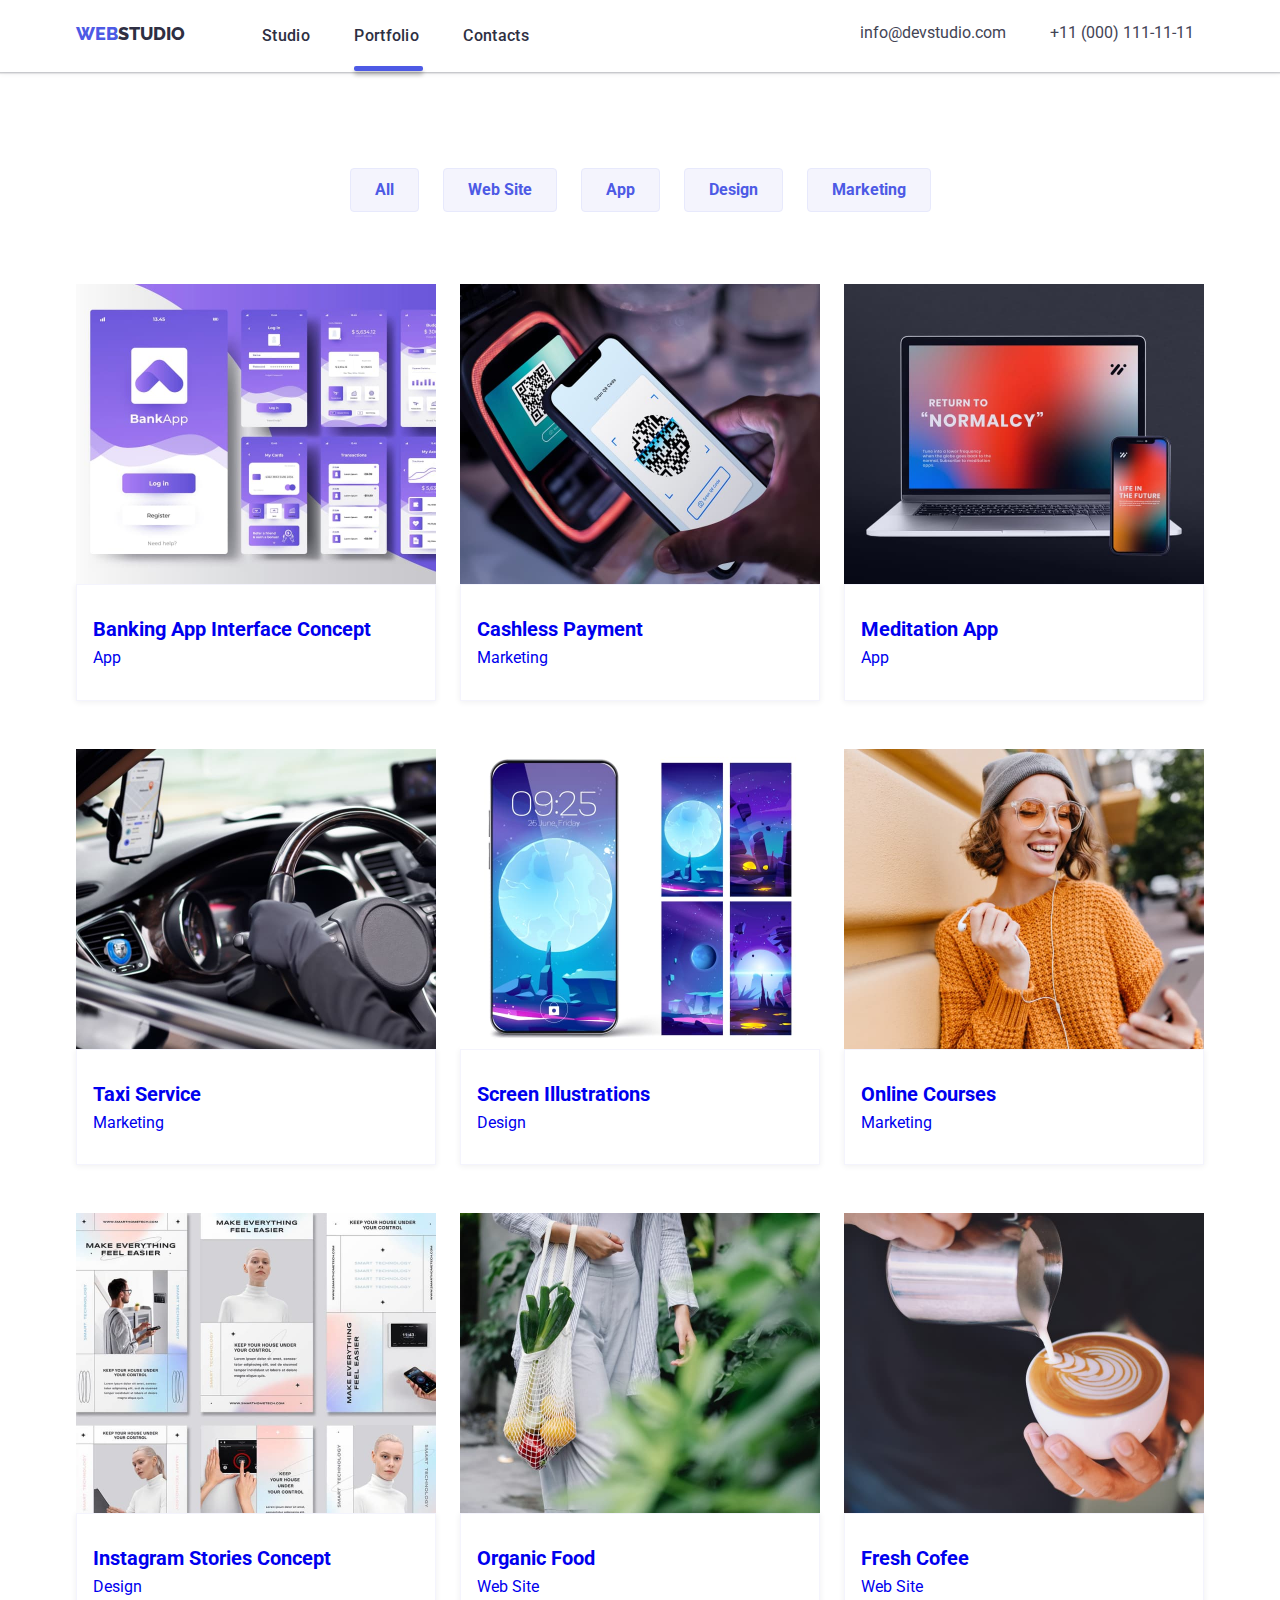
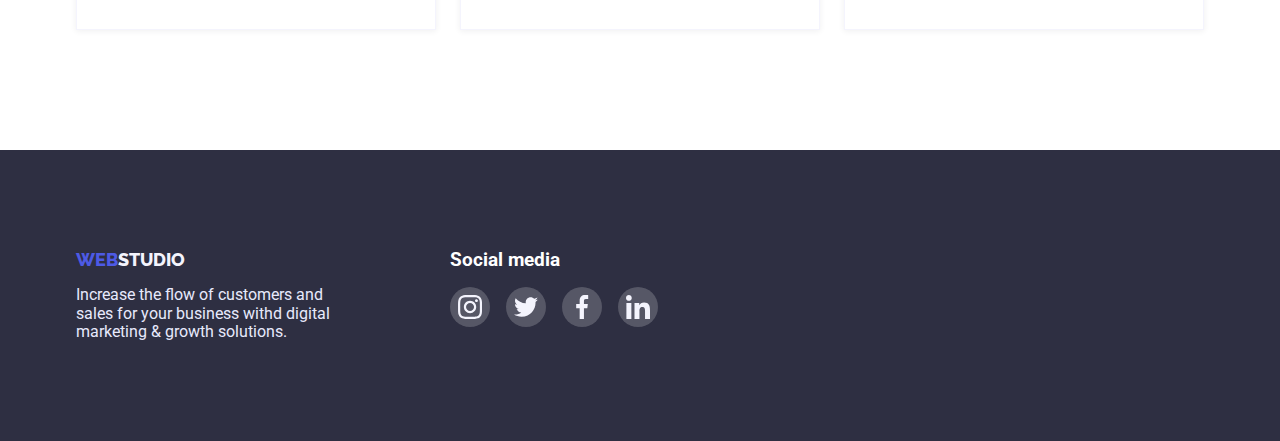
==== portfolio.html @ 7b6ac8a6 "make first come it" ====
<!DOCTYPE html>
<html lang="en">

<head>
    <meta charset="UTF-8">
    <meta http-equiv="X-UA-Compatible" content="IE=edge">
    <meta name="viewport" content="width=device-width, initial-scale=1.0">
    <title>Document</title>
    <link
        href="https://fonts.googleapis.com/css2?family=Raleway:wght@700&family=Roboto:wght@400;500;700;900&display=swap"
        rel="stylesheet">
    <link rel="stylesheet" href="./css/style.css">
    <link rel="stylesheet" href="/css/modern-normalize.css">
</head>

<body class="body">
    <!--Шапка-->
    <header class="header">
        <div class="container-header">
            <nav>
                <a href="./index.html" class="link-to-logo container-header-logo">WEB<span
                        class="second-logo-top">STUDIO</span></a>
                <ul class="link-to-list">
                    <li class="container-header_item"><a href="./index.html" class="link-to">
                            Studio
                        </a></li>
                    <li class="container-header_item"><a href="./portfolio.html" class="link-to current">
                            Portfolio
                        </a></li>
                    <li class="container-header_item"><a href="#" class="link-to">
                            Contacts
                        </a></li>
                </ul>
            </nav>
            <ul class="container-header-boss">
                <li class="container-header_contacts"><a href="mailto:info@devstudio.com" class="contacts">
                        info@devstudio.com </a></li>
                <li class="container-header_contacts"><a href="tel:+110001111111" class="contacts"> +11 (000) 111-11-11
                    </a>
                </li>
            </ul>
        </div>
    </header>
    <main>
        <section class="section-portfolio">
            <div class="container">
                <h1 hidden>Advanteges</h1>
                <div class="buttons-container">
                    <ul class="button-boss">
                        <li class="porfolio-btn"><button type=button class="interactive">All</button></li>
                        <li class="porfolio-btn"><button type=button class="interactive">Web Site</button></li>
                        <li class="porfolio-btn"><button type=button class="interactive">App</button></li>
                        <li class="porfolio-btn"><button type=button class="interactive">Design</button></li>
                        <li class="porfolio-btn"><button type=button class="interactive">Marketing</button></li>
                    </ul>
                </div>
                <ul class="our-products">
                    <li class="product">
                        <a href="#" class="card-link">
                            <div class="card">
                                <img src="./images/portfolio1.jpg" alt="Банківський додаток" width="360" height="300"
                                    class="products-image">
                                <p class="card-text">14 Stylish and User-Friendly App Design Concepts · Task Manager App
                                    ·
                                    Calorie Tracker App · Exotic Fruit Ecommerce App ·
                                    Cloud Storage App</p>
                            </div>
                            <div class="description-container">
                                <h2 class="direction">Banking App Interface Concept</h2>
                                <p class="description">App</p>
                            </div>
                        </a>
                    </li>
                    <li class="product">
                        <a href="#" class="card-link">
                            <div class="card">
                                <img src="./images/portfolio2.jpg" alt="QR-код" width="360" height="300"
                                    class="products-image">
                                <p class="card-text">14 Stylish and User-Friendly App Design Concepts · Task Manager App
                                    ·
                                    Calorie Tracker App · Exotic Fruit Ecommerce App ·
                                    Cloud Storage App</p>
                            </div>
                            <div class="description-container">
                                <h2 class="direction">Cashless Payment</h2>
                                <p class="description">Marketing</p>
                            </div>
                        </a>
                    </li>
                    <li class="product">
                        <a href="#" class="card-link">
                            <div class="card">
                                <img src="./images/portfolio3.jpg" alt="Додаток та сайт" width="360" height="300"
                                    class="products-image">
                                <p class="card-text">14 Stylish and User-Friendly App Design Concepts · Task Manager App
                                    ·
                                    Calorie Tracker App · Exotic Fruit Ecommerce App ·
                                    Cloud Storage App</p>
                            </div>
                            <div class="description-container">
                                <h2 class="direction">Meditation App</h2>
                                <p class="description">App</p>
                            </div>
                        </a>
                    </li>
                    <li class="product">
                        <a href="#" class="card-link">
                            <div class="card">
                                <img src="./images/portfolio4.jpg" alt="Додаток для таксі" width="360" height="300"
                                    class="products-image">
                                <p class="card-text">14 Stylish and User-Friendly App Design Concepts · Task Manager App
                                    ·
                                    Calorie Tracker App · Exotic Fruit Ecommerce App ·
                                    Cloud Storage App</p>
                            </div>
                            <div class="description-container">
                                <h3 class="direction">Taxi Service</h3>
                                <p class="description">Marketing</p>
                            </div>
                        </a>
                    </li>
                    <li class="product">
                        <a href="#" class="card-link">
                            <div class="card">
                                <img src="./images/portfolio5.jpg" alt="Скрін" width="360" height="300"
                                    class="products-image">
                                <p class="card-text">14 Stylish and User-Friendly App Design Concepts · Task Manager App
                                    ·
                                    Calorie Tracker App · Exotic Fruit Ecommerce App ·
                                    Cloud Storage App</p>
                            </div>
                            <div class="description-container">
                                <h3 class="direction">Screen Illustrations</h3>
                                <p class="description">Design</p>
                            </div>
                        </a>
                    </li>
                    <li class="product">
                        <a href="#" class="card-link">
                            <div class="card">
                                <img src="./images/portfolio6.jpg" alt="Курси онлайн" width="360" height="300"
                                    class="products-image">
                                <p class="card-text">14 Stylish and User-Friendly App Design Concepts · Task Manager App
                                    ·
                                    Calorie Tracker App · Exotic Fruit Ecommerce App ·
                                    Cloud Storage App</p>
                            </div>
                            <div class="description-container">
                                <h3 class="direction">Online Courses</h3>
                                <p class="description">Marketing</p>
                            </div>
                        </a>
                    </li>
                    <li class="product">
                        <a href="#" class="card-link">
                            <div class="card">
                                <img src="./images/portfolio7.jpg" alt="Інстаграм" width="360" height="300"
                                    class="products-image">
                                <p class="card-text">14 Stylish and User-Friendly App Design Concepts · Task Manager App
                                    ·
                                    Calorie Tracker App · Exotic Fruit Ecommerce App ·
                                    Cloud Storage App</p>
                            </div>
                            <div class="description-container">
                                <h3 class="direction">Instagram Stories Concept</h3>
                                <p class="description">Design</p>
                            </div>
                        </a>
                    </li>
                    <li class="product">
                        <a href="#" class="card-link">
                            <div class="card">
                                <img src="./images/portfolio8.jpg" alt="Органічна їжа" width="360" height="300"
                                    class="products-image">
                                <p class="card-text">14 Stylish and User-Friendly App Design Concepts · Task Manager App
                                    ·
                                    Calorie Tracker App · Exotic Fruit Ecommerce App ·
                                    Cloud Storage App</p>
                            </div>
                            <div class="description-container">
                                <h2 class="direction">Organic Food</h2>
                                <p class="description">Web Site</p>
                            </div>
                        </a>
                    </li>
                    <li class="product">
                        <a href="#" class="card-link">
                            <div class="card">
                                <img src="./images/portfolio9.jpg" alt="Кава" width="360" height="300"
                                    class="products-image">
                                <p class="card-text">14 Stylish and User-Friendly App Design Concepts · Task Manager App
                                    ·
                                    Calorie Tracker App · Exotic Fruit Ecommerce App ·
                                    Cloud Storage App</p>
                            </div>
                            <div class="description-container">
                                <h2 class="direction">Fresh Cofee</h2>
                                <p class="description">Web Site</p>
                            </div>
                        </a>
                    </li>
                </ul>
            </div>
        </section>
    </main>
    <footer class="footer">
        <div class="foot-ctnr">
            <div class="container-footer">
                <a href="./index.html" class="link-to-logo">WEB<span class="secondlogo">STUDIO</span></a>
                <p class="footer-text"> Increase the flow of customers and<br>sales for your business withd
                    digital<br>marketing
                    & growth
                    solutions.</p>
            </div>
            <div class="footer-social-media">
                <h3 class="sm-text">Social media</h3>
                <ul class="sm-list">
                    <li class="sm-item">
                        <a href="#" class="sm-item">
                            <svg width="24" height="24" class="sm-svg">
                                <use href="./icons.svg/symbol-defs.svg#icon-instagram"></use>
                            </svg>
                        </a>
                    </li>
                    <li class="sm-item">
                        <a href="#" class="sm-item">
                            <svg width="24" height="24" class="sm-svg">
                                <use href="./icons.svg/symbol-defs.svg#icon-twitter"></use>
                            </svg>
                        </a>
                    </li>
                    <li class="sm-item">
                        <a href="#" class="sm-item">
                            <svg width="24" height="24" class="sm-svg">
                                <use href="./icons.svg/symbol-defs.svg#icon-facebook"></use>
                            </svg>
                        </a>
                    </li>
                    <li class="sm-item">
                        <a href="#" class="sm-item">
                            <svg width="24" height="24" class="sm-svg">
                                <use href="./icons.svg/symbol-defs.svg#icon-linkedin"></use>
                            </svg>
                        </a>
                    </li>
                </ul>
            </div>
        </div>
    </footer>
</body>

</html>
---- css/style.css ----
*{
    padding: 0;
    margin: 0;
    box-sizing: border-box;
}
:root {
    --brand-color: #2E2F42;
    --background-color: #FFFFFF;
    --button-color: #4D5AE5;
    --hover-color: #434455;
    --white: #F4F4FD;
    --text-color: #E7E9FC;
    --svg-background: #31D0AA;
}
.body {
    font-family: 'Roboto', sans-serif;
    background-color: var(--background-color);
    color: var(--brand-color);
}
nav {
    font-weight: 700;
    font-size: 16px;
    display: flex;
}
.top-color {
    width: 1440px;
    margin: 0 auto;
    background-image: linear-gradient(to right,
            rgba(46, 47, 66, 0.7),
            rgba(46, 47, 66, 0.7)), url("../images/people-office.jpg");
    background-color: var(--brand-color);
    background-size:cover; 
    padding-top: 192px;
    padding-bottom: 192px;
}
.container-top-color {
    width: 492px;
    justify-content: center;
    margin-left: auto;
    margin-right: auto;
}
.text {
    color: var(--background-color);
    text-align: center;
    font-weight: 700;
    font-size: 56px;
    padding: 0%;
}
.backdrop {
    position: fixed;
    left: 0;
    top: 0;
    width: 100%;
    height: 100%;
    background-color: rgba(46, 47, 66, 0.4);
    transition: transform 250ms cubic-bezier(0.4, 0, 0.2, 1), opacity 250ms;
}
.close-bt-father {
    position: absolute;
        left: 90%;
        top: 5%;
        width: 24px;
        height: 24px;
        border-radius: 100%;
        background-color: var(--text-color);
        border: 1px solid rgba(0, 0, 0, 0.1);
}
.close-bt-father:hover,
.close-bt-father:focus {
    background-color: var(--text-color);
    box-shadow: 0px 1px 6px rgba(46, 47, 66, 0.08), 0px 1px 1px rgba(46, 47, 66, 0.16), 0px 2px 1px rgba(46, 47, 66, 0.08);
    border-radius: 100%;
}
.close-bt {
    position: absolute;
    left: 50%;
    top: 50%;
    transform: translate(-50%, -50%);
    width: 8px;
    height: 8px;
}
.backdrop.is-hidden {
    opacity: 0;
    pointer-events: none;
}
.secondlogo {
    color: var(--white);
    font-family: 'Raleway';
    font-weight: 800;
    font-size: 18px;
}
.second-logo-top {
    color: var(--brand-color);
    font-weight: 800;
    font-size: 18px;
    font-family: 'Raleway';
}
.modal {
    position: absolute;
    top: 50%;
    left: 50%;
    transform: translate(-50%, -50%);
    width: 408px;
    height: 576px;
    background-color: #FCFCFC;
    box-shadow: 0px 1px 1px rgba(0, 0, 0, 0.14), 0px 1px 3px rgba(0, 0, 0, 0.12), 0px 2px 1px rgba(0, 0, 0, 0.2);
    border-radius: 4px;
    transition: transform 250ms cubic-bezier(0.4, 0, 0.2, 1);
}
.first-button {
    display: block;
    background-color: var(--button-color);
    color: var(--background-color);
    cursor: pointer;
    font-weight: 700;
    font-size: 16px;
    font-family: inherit;
    box-shadow: 0px 4px 4px rgba(0, 0, 0, 0.15);
    border-radius: 4px;
    margin-top: 48px;
    padding: 16px 32px;
    border: 0;
    margin-left: auto;
    margin-right: auto;
    transition: background-color 250ms cubic-bezier(0.4, 0, 0.2, 1), color 250ms cubic-bezier(0.4, 0, 0.2, 1), box-shadow 250ms cubic-bezier(0.4, 0, 0.2, 1);
}
.first-button:focus,
.first-button:hover {
    background-color: #404BBF;
    box-shadow: 0px 4px 4px rgba(0, 0, 0, 0.15);
    border-radius: 4px;
    color: var(--background-color);
}

a {
    text-decoration: none;
}
ul {
    list-style: none;
}
.header {
box-shadow: 0px 2px 1px rgba(46, 47, 66, 0.08), 0px 1px 1px rgba(46, 47, 66, 0.16), 0px 1px 6px rgba(46, 47, 66, 0.08);
}
.button-boss { 
    justify-content: center;
    margin-bottom: 72px;
}
.interactive:focus,
.interactive:hover {
    background-color: var(--button-color);
    color: var(--background-color);
}
.interactive {
    background-color: var(--white);
    color: var(--button-color);
    cursor: pointer;
    font-weight: 700;
    font-size: 16px;
    border: 1px solid var(--text-color);
    padding: 12px 24px;
    border-radius: 4px;
    transition: background-color 250ms cubic-bezier(0.4, 0, 0.2, 1), color 250ms cubic-bezier(0.4, 0, 0.2, 1), box-shadow 250ms cubic-bezier(0.4, 0, 0.2, 1);
}
.porfolio-btn:not(:last-child) {
    margin-right: 24px;
}
.section-portfolio {
    padding-top: 96px;
    padding-bottom: 120px;
}
.container {
    padding-left: 15px;
    padding-right: 15px;
    margin-left: auto;
    margin-right: auto;
    width: 1158px;
}
.our-products {
    display: flex;
    flex-wrap: wrap;
    column-gap: 24px;
    row-gap: 48px;
}
.card {
    display: block;
    position: relative;
    overflow: hidden;
}
.products-image {
    display: block;
}
.card-text {
    display: block;
    position: absolute;
    overflow: hidden;
    top: 0;
    left: 0;
    width: 100%;
    height: 100%;
    padding: 40px 32px;
    font-size: 16px;
    line-height: 1.5;
    color: var(--white);
    background-color: rgba(77, 90, 229, 0.9);
    transition: transform 250ms cubic-bezier(0.4, 0, 0.2, 1), opacity 250ms;
    overflow: hidden;
    transform: translateY(100%);
    opacity: 0;
}
.card-link {
    display: block;
}

.card-link:hover .card-text,
.card-link:focus .card-text {
opacity: 1;
transform: translateY(0);
}
.card-link:visited {
    color:var(--brand-color)
}
.direction {
    font-weight: 700;
    font-size: 20px;
    line-height: 1.2;
    margin-bottom: 8px;
}
.description-container {
    border: 0.5px solid var(--white);
    box-shadow: 0px 1px 6px rgba(46, 47, 66, 0.08);
    padding-bottom: 32px;
    padding-top: 32px;
    padding-left: 16px;
    padding-right: 16px;
}
.description {
    font-weight: 400;
    font-size: 16px;
}
.header {
    padding-top: 24px;
    padding-bottom: 24px;
    box-shadow: 0px 2px 1px rgba(46, 47, 66, 0.08), 0px 1px 1px rgba(46, 47, 66, 0.16), 0px 1px 6px rgba(46, 47, 66, 0.08);
}
header {
    padding-top: 24px;
    padding-bottom: 24px;
}
.container-header {
    display:flex;
    margin-left: auto;
    margin-right: auto;
    padding-left: 15px;
    padding-right: 15px;
    width: 1158px;
}
.contacts {
    color: var(--hover-color);
    font-weight: 400;
    font-size: 16px;
    transition: color 250ms cubic-bezier(0.4, 0, 0.2, 1);
}
.contacts:hover {
    color: var(--hover-color);
}

.contacts:focus {
    color: var(--button-color)
}
.link-to-logo {
    color: var(--button-color);
    font-weight: 800;
    font-family: 'Raleway';
    font-size: 18px;
    margin-right: 77px;
}
.link-to:visited {
    color: var(--brand-color);
}
.link-to:hover {
    color: var(--hover-color);
}
.link-to:focus {
    color: var(--button-color)
}
.link-to {
    font-family: "Roboto";
    font-weight: 500;
    font-size: 16px;
    line-height: 1.5;
    letter-spacing: 0.02em;
    color: var(--brand-color);
    position: relative;
    transition: color 250ms cubic-bezier(0.4, 0, 0.2, 1);
}
:.current {
    color: var(--button-color);
}
.current:visited {
    color: var(--button-color);
}
.current::after {
    content: '';
    position: absolute;
    display: inline;
    width: 100%;
    height: 5px;
    left: 0;
    top: 40px;
    background-color: var(--button-color);
    border-radius: 2px;
    box-shadow: 0px 4px 4px rgba(0, 0, 0, 0.25)
}
.link-to-list {
    margin-right: 331px;
}
.container-header_item {
    display: inline;
}

.container-header_item:not(:last-child) {
margin-right: 40px;
}
.container-header_contacts {
    display: inline;
}
.container-header_contacts:first-child {
margin-right: 40px;
}
.second-section {
    padding-top: 120px;
    padding-bottom: 120px;
}
.second-container {
    width: 1158px;
    padding-left: 15px;
    padding-right: 15px;
    margin-left: auto;
    margin-right: auto;
}
.headlines-container {
    display: flex;
}
.image-headlines {
    display: flex;
    width: 264px;
    height: 112px;
    background-color: var(--white);
    border-radius: 4px;
    margin-bottom: 8px;
}
.icon {
    display: flex;
    justify-content: center;
    align-items: center;
    margin: 24px auto;
}
.headlines {
    font-weight: 700;
    font-size: 20px;
    line-height: 1.2;
    margin-bottom: 8px;
}
.headlines-item {
    margin-top: 8px;
    width: 264px;
}
.headlines-item:not(:last-child) {
    margin-right: 24px;
}
.information {
    font-weight: 400;
    font-size: 16px;
    height: 72px;
    line-height: 1.5;
}
.fourth-section {
    background-color: var(--white);
    padding-top: 120px;
    padding-bottom: 120px;
}
.container-team {
    width: 1158px;
    margin-left: auto;
    margin-right: auto;
    padding-left: 15px;
    padding-right: 15px;
}
.list-team {
    display: flex;
    gap: 24px;
}
.container-item {
    background-color: var(--background-color);
    box-shadow: 0px 1px 6px rgba(46, 47, 66, 0.08), 0px 1px 1px rgba(46, 47, 66, 0.16), 0px 2px 1px rgba(46, 47, 66, 0.08);
        border-radius: 0px 0px 4px 4px;
}
.our-team {
    font-weight: 700;
    font-size: 36px;
    text-align: center;
    margin-bottom: 72px;
}
.container-names {
    padding-top: 32px;
    padding-bottom: 32px;
}
.names {
    font-weight: 700;
    font-size: 20px;
    text-align: center;
}
.speciality {
    margin-top: 8px;
    font-size: 16px;
    line-height: 24px;
    text-align: center;
}

.tm-list {
    display: flex;
    gap: 24px;
    margin-top: 12px;
    justify-content: center;
}
.team-img {
    display: block;
}

.tm-item {
    display: flex;
    justify-content: center;
    align-items: center;
    width: 40px;
    height: 40px;
    background-color: var(--button-color);
    border-radius: 50%;
    transition: background-color 250ms cubic-bezier(0.4, 0, 0.2, 1);
}
.tm-item:hover,
.tm-item:focus {
    background-color: var(--svg-background);
}
.button-boss {
    display: flex;
}
.section-third {
padding-bottom: 120px;
}
.third-container {
    padding-left: 15px;
    padding-right: 15px;
    margin-left: auto;
    margin-right:auto;
    width: 1158px;
}
.we-do-images {
    display: flex;
    max-width: 100%;
    height: auto; 
    gap: 24px;
}
.wd-img {
    display: block;
}
.wawd {
    font-weight: 700;
    font-size: 36px;
    margin-bottom: 72px;
    text-align: center;
}
.customers {
        font-weight: 700;
        font-size: 36px;
        text-align: center;
        margin-bottom: 72px;
}

.fives-section {
padding-top: 120px;
padding-bottom: 120px;
}
.list-customers {
    display: flex;
    gap: 24px;
}
.customers-item {
    flex-basis: calc( (100% - 5 * 24px) / 6);
    height: 88px;
}
.customers-link {
    height: 100%;
    width: 100%;
    display: flex;
    justify-content: center;
    align-items: center;
    border: 1px solid #8E8F99;
    border-radius: 4px;
    color: #AFB1B8;
    transition: border-color 250ms cubic-bezier(0.4, 0, 0.2, 1), color 250ms cubic-bezier(0.4, 0, 0.2, 1);
}
.customers-link:hover,
.customers-link:focus {
    border-color: var(--button-color);
    color: var(--button-color);
}

.customers-svg {
    fill: currentColor;
}
.container-customers {
    padding-left: 15px;
    padding-right: 15px;
    margin-left: auto;
    margin-right: auto;
    width: 1158px;
}
.sm-text {
    color: var(--background-color);
    font-weight: 700;
    margin-bottom: 16px;
}
.sm-list {
    display: flex;
    gap: 16px;
}
.sm-svg {
    margin: auto;
}
.sm-item {
    width: 40px;
    height: 40px;
    border-radius: 50%;
    background-color: rgba(255, 255, 255, 0.1);
    display: flex;
    transition: background-color 250ms cubic-bezier(0.4, 0, 0.2, 1);
}

.sm-item:hover,
.sm-item:focus {
    background-color: var(--svg-background);
}
.foot-ctnr {
    padding-left: 15px;
    padding-right: 15px;
    margin-left: auto;
    margin-right: auto;
    width: 1158px;
    display: flex;
}
.footer {
    background-color: var(--brand-color);
    padding-top: 100px;
    padding-bottom: 100px;
}
.footer-text {
    color: var(--text-color);
    margin-top: 16px;
}
.footer-social-media {
    margin-left: 120px;
}
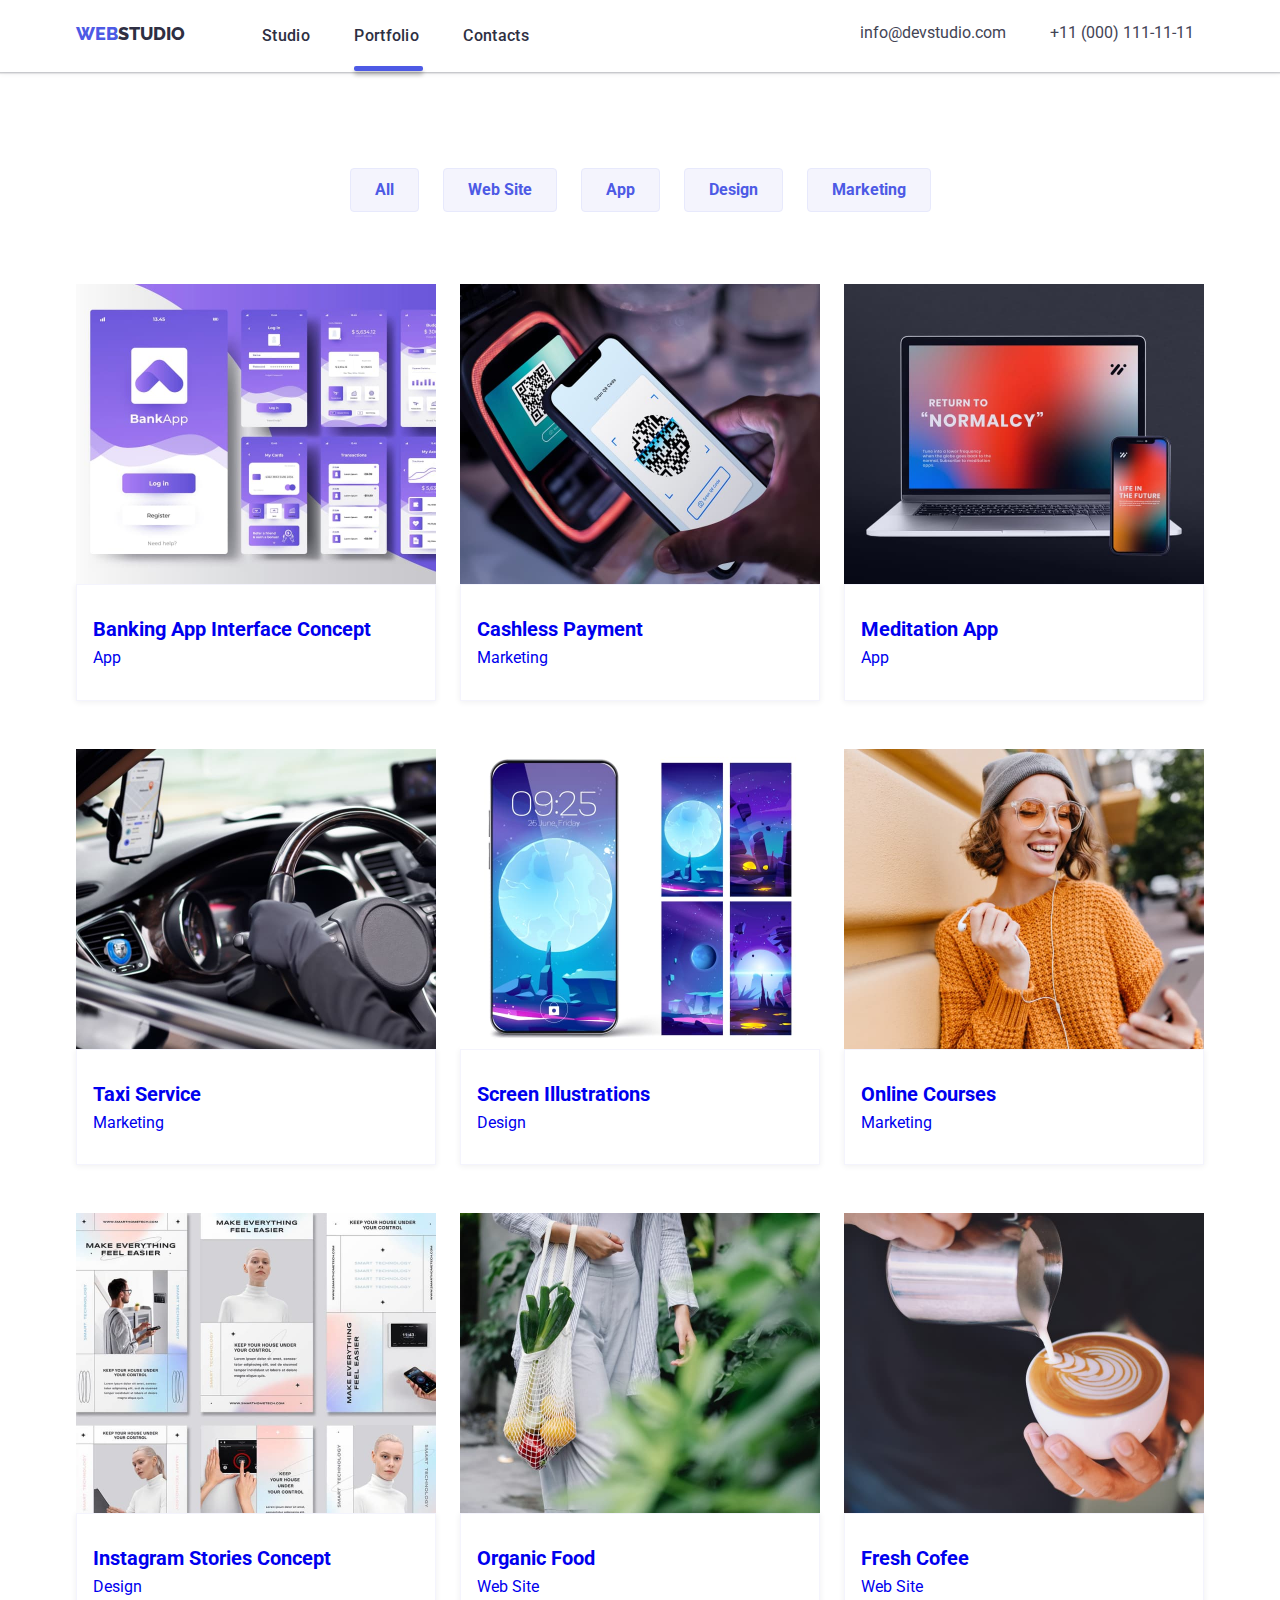
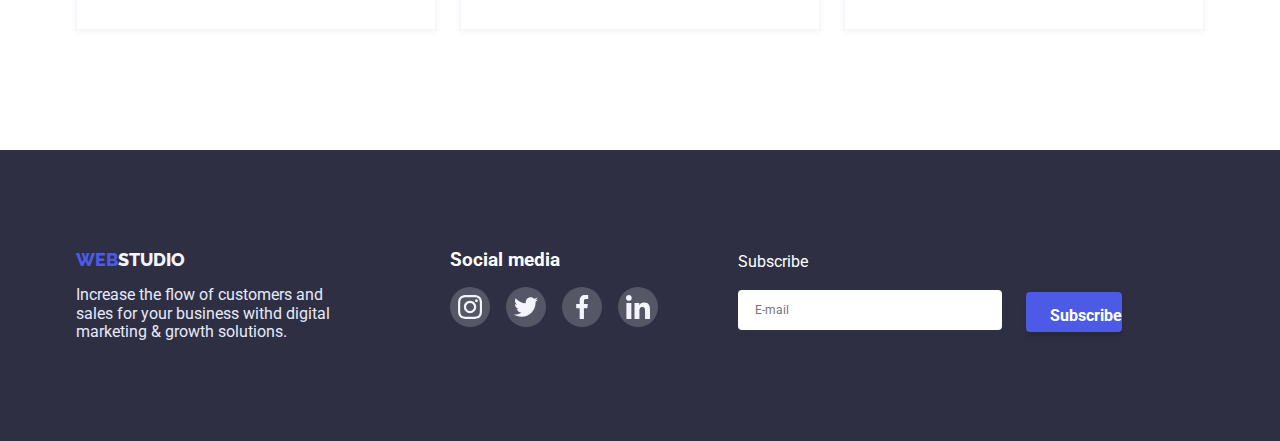
==== commit 452f0822: "start work with footer" ====
--- a/portfolio.html
+++ b/portfolio.html
@@ -245,6 +245,18 @@
                     </li>
                 </ul>
             </div>
+            <div>
+                <p class="footer-field">
+                    <label for="email" class="text-area-footer">
+                        Subscribe
+                    </label>
+                    <br>
+                    <input type="email" name="email" id="footer-mail" placeholder="E-mail" />
+                </p>
+            </div>
+            <div class="btn-ctnr">
+                <button type="button" class="footer-button">Subscribe</button>
+            </div>
         </div>
     </footer>
 </body>
--- a/css/style.css
+++ b/css/style.css
@@ -11,6 +11,7 @@
     --white: #F4F4FD;
     --text-color: #E7E9FC;
     --svg-background: #31D0AA;
+    --modal-color: #8E8F99;
 }
 .body {
     font-family: 'Roboto', sans-serif;
@@ -101,11 +102,103 @@
     left: 50%;
     transform: translate(-50%, -50%);
     width: 408px;
-    height: 576px;
+    height: 584px;
     background-color: #FCFCFC;
     box-shadow: 0px 1px 1px rgba(0, 0, 0, 0.14), 0px 1px 3px rgba(0, 0, 0, 0.12), 0px 2px 1px rgba(0, 0, 0, 0.2);
     border-radius: 4px;
     transition: transform 250ms cubic-bezier(0.4, 0, 0.2, 1);
+    padding: 72px 24px 24px;
+}
+.form-field input {
+    border: 1px solid rgba(33, 33, 33, 0.2);
+border-radius: 4px;
+}
+.modal-text [type="checkbox"] {
+color: var(--button-color)
+}
+.form-field input::placeholder {
+    color: rgba(117, 117, 117, 0.5);
+}
+#name {
+    margin-bottom: 8px;
+    width: 360px;
+    height: 40px;
+}
+#name:active {
+    border: 1px solid var(--button-color);
+    border-radius: 4px;
+}
+#tel {
+    margin-bottom: 8px;
+    width: 360px;
+    height: 40px;
+}
+#email {
+    margin-bottom: 8px;
+    width: 360px;
+    height: 40px;
+}
+#comment {
+    resize: none;
+    padding: 8px 16px;
+    margin-bottom: 16px;
+    width: 360px; 
+    border: 1px solid rgba(33, 33, 33, 0.2);
+    border-radius: 4px;
+    line-height: 1.3;
+    font-size: 12px;
+}
+
+.modal-headline {
+    margin-bottom: 14px;
+    font-weight: 700;
+    color: var(--brand-color);
+    text-align: center;
+}
+.text-area {
+    letter-spacing: 0.04em;
+    font-size: 12px;
+    line-height: 1.3; 
+    color: var(--modal-color);  
+}
+.modal-text {
+    letter-spacing: 0.04em;
+    font-size: 12px;
+    line-height: 1.3;
+    margin-bottom: 24px;
+}
+.send-button {
+    display: flex;
+    align-items: center;
+    text-align: center;
+    background-color: var(--button-color);
+    color: var(--background-color);
+    cursor: pointer;
+    font-weight: 700;
+    font-size: 16px;
+    font-family: inherit;
+    box-shadow: 0px 4px 4px rgba(0, 0, 0, 0.15);
+    border-radius: 4px;
+    padding: 16px 32px;
+    border: 0;
+    margin: 24px auto;
+    transition: background-color 250ms cubic-bezier(0.4, 0, 0.2, 1), color 250ms cubic-bezier(0.4, 0, 0.2, 1), box-shadow 250ms cubic-bezier(0.4, 0, 0.2, 1);
+}
+.link-modal {
+    color: var(--button-color);
+}
+.link-modal:visited {
+    color: var(--button-color);
+}
+.send-container {
+    width: 105px;
+}
+.send-button:focus,
+.send-button:hover {
+    background-color: #404BBF;
+    box-shadow: 0px 4px 4px rgba(0, 0, 0, 0.15);
+    border-radius: 4px;
+    color: var(--background-color);
 }
 .first-button {
     display: block;
@@ -540,7 +633,7 @@
 .sm-item:focus {
     background-color: var(--svg-background);
 }
-.foot-ctnr {
+.foot-ctnr { position: relative;
     padding-left: 15px;
     padding-right: 15px;
     margin-left: auto;
@@ -559,4 +652,64 @@
 }
 .footer-social-media {
     margin-left: 120px;
+    margin-right: 80px;
+}
+.footer-field {
+    display: block;
+    color: var(--background-color);
+    font-size: 700;
+    line-height: 1.5;
+}
+.footer-field input {
+border: 1px solid rgba(255, 255, 255, 0.3);
+border-radius: 4px;
+padding: 8px 16px;
+font-size: 12px;
+line-height: 2;
+}
+#footer-mail {
+    margin-top: 16px;
+    width: 264px;
+    height: 40px;
+}
+.btn-ctnr {
+    margin-left: 24px;
+    padding-top: 42px;
+
+}
+.ftr-hdln {
+    display: none;
+}
+.footer-button {
+    height: 40px;
+    margin: auto;
+    display: flex;
+    flex-direction: row;
+    justify-content: center;
+    align-items: center;
+    padding-top: 8px;
+    padding-left: 24px;
+    background-color: var(--button-color);
+    border-radius: 4px;
+    gap: 16px;
+    color: var(--background-color);
+    font-weight: 700;
+    line-height: 1.5;
+    border: 0;
+    cursor: pointer;
+    font-weight: 700;
+    font-size: 16px;
+    font-family: inherit;
+    box-shadow: 0px 4px 4px rgba(0, 0, 0, 0.15);
+    margin-left: auto;
+    margin-right: auto;
+    transition: background-color 250ms cubic-bezier(0.4, 0, 0.2, 1), color 250ms cubic-bezier(0.4, 0, 0.2, 1), box-shadow 250ms cubic-bezier(0.4, 0, 0.2, 1);
+}
+
+.footer-button:focus,
+.footer-button:hover {
+    background-color: #404BBF;
+    box-shadow: 0px 4px 4px rgba(0, 0, 0, 0.15);
+    border-radius: 4px;
+    color: var(--background-color);
 }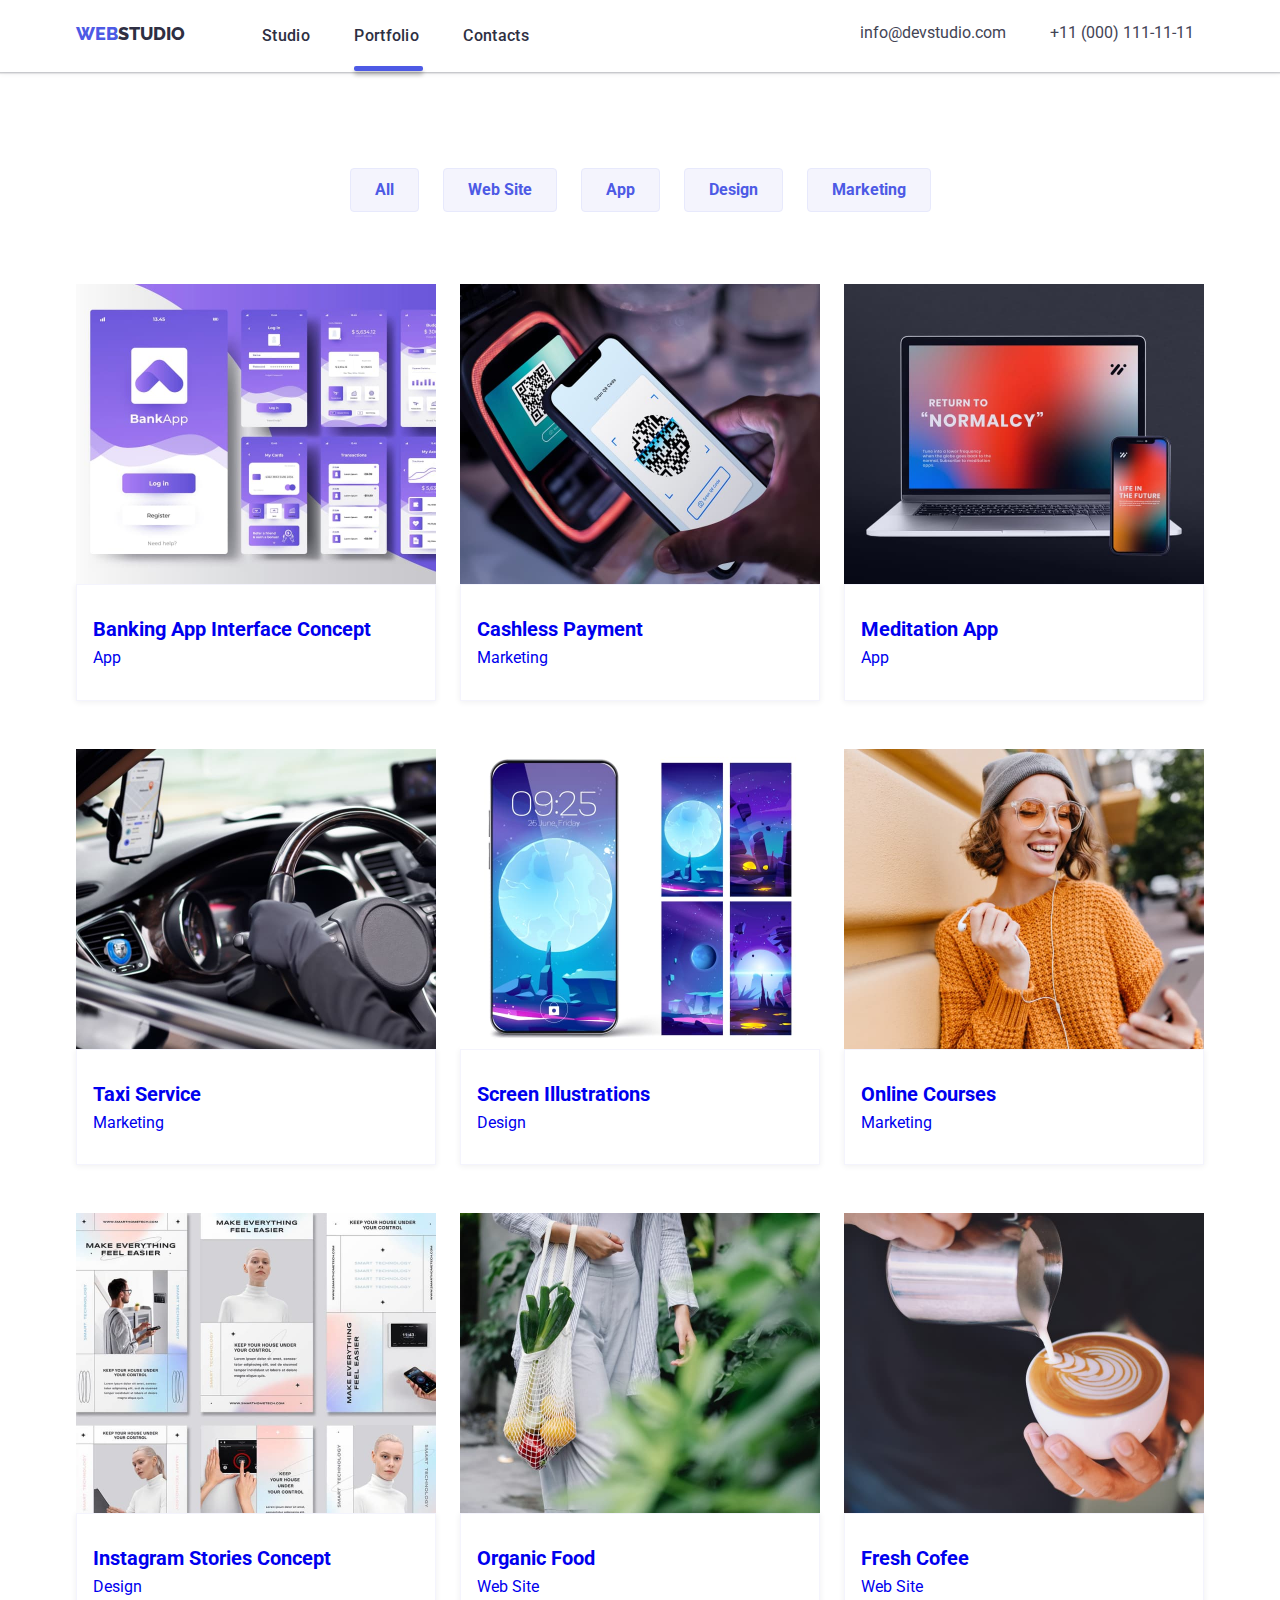
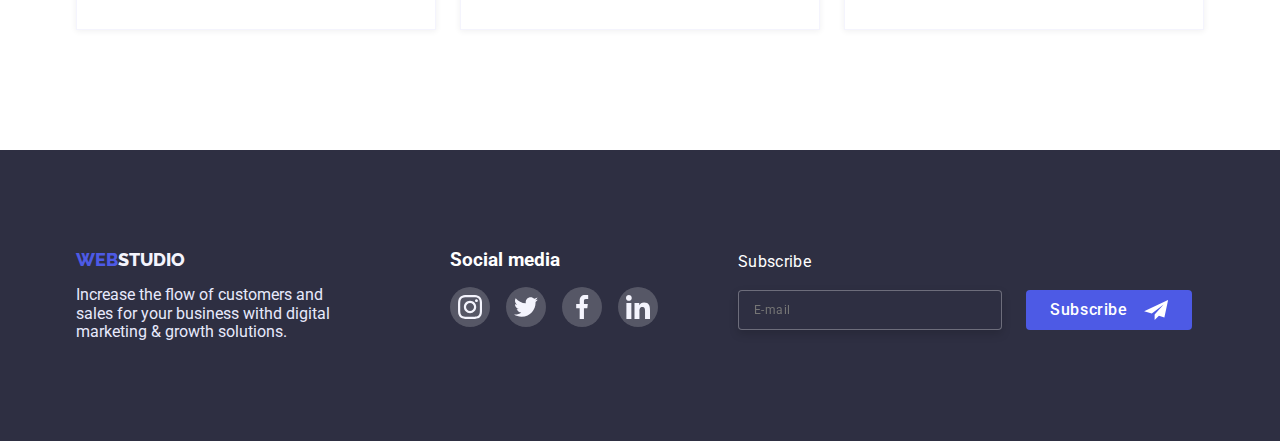
==== commit 0d05d24c: "fix footer" ====
--- a/portfolio.html
+++ b/portfolio.html
@@ -245,17 +245,16 @@
                     </li>
                 </ul>
             </div>
-            <div>
-                <p class="footer-field">
-                    <label for="email" class="text-area-footer">
+            <div class="subscribe-container">
+                <p class="footer-field">Subscribe</p>
+                <form class="subscribe-input-container" autocomplete="off">
+                    <label> <input type="email" name="email" id="footer-mail" placeholder="E-mail" /> </label>
+                    <button type="button" class="footer-button">
                         Subscribe
-                    </label>
-                    <br>
-                    <input type="email" name="email" id="footer-mail" placeholder="E-mail" />
-                </p>
-            </div>
-            <div class="btn-ctnr">
-                <button type="button" class="footer-button">Subscribe</button>
+                        <svg width="24" height="20" class="send-svg">
+                            <use href="icons.svg/symbol-defs.svg#icon-send"> </use>
+                        </svg>
+                    </button>
             </div>
         </div>
     </footer>
--- a/css/style.css
+++ b/css/style.css
@@ -56,30 +56,43 @@
     background-color: rgba(46, 47, 66, 0.4);
     transition: transform 250ms cubic-bezier(0.4, 0, 0.2, 1), opacity 250ms;
 }
+
 .close-bt-father {
+    display: flex;
+    justify-content: center;
+    align-items: center;
+
     position: absolute;
-        left: 90%;
-        top: 5%;
-        width: 24px;
-        height: 24px;
-        border-radius: 100%;
-        background-color: var(--text-color);
-        border: 1px solid rgba(0, 0, 0, 0.1);
-}
+    top: 24px;
+    right: 24px;
+
+    width: 24px;
+    height: 24px;
+
+    background-color: #e7e9fc;
+    border: 1px solid rgba(0, 0, 0, 0.1);
+    border-radius: 50%;
+
+    color: black;
+    cursor: pointer;
+
+    transition: color 250ms cubic-bezier(0.4, 0, 0.2, 1),
+    background-color 250ms cubic-bezier(0.4, 0, 0.2, 1);
+}
+
 .close-bt-father:hover,
 .close-bt-father:focus {
-    background-color: var(--text-color);
-    box-shadow: 0px 1px 6px rgba(46, 47, 66, 0.08), 0px 1px 1px rgba(46, 47, 66, 0.16), 0px 2px 1px rgba(46, 47, 66, 0.08);
-    border-radius: 100%;
-}
+    color: white;
+    background-color: #404bbf;
+}
+
 .close-bt {
-    position: absolute;
-    left: 50%;
-    top: 50%;
-    transform: translate(-50%, -50%);
     width: 8px;
     height: 8px;
-}
+
+    fill: currentColor;
+}
+
 .backdrop.is-hidden {
     opacity: 0;
     pointer-events: none;
@@ -107,42 +120,56 @@
     box-shadow: 0px 1px 1px rgba(0, 0, 0, 0.14), 0px 1px 3px rgba(0, 0, 0, 0.12), 0px 2px 1px rgba(0, 0, 0, 0.2);
     border-radius: 4px;
     transition: transform 250ms cubic-bezier(0.4, 0, 0.2, 1);
-    padding: 72px 24px 24px;
-}
-.form-field input {
+    padding-top: 72px;
+    padding-left: 24px;
+    padding-right: 24px;
+}
+
+.form-input input {
     border: 1px solid rgba(33, 33, 33, 0.2);
-border-radius: 4px;
-}
+        border-radius: 4px;
+        line-height: 1.3;
+        font-size: 12px;
+}
+.form-name:focus-within > .form-svg {
+    fill: var(--button-color);
+}
+
+.form-container {
+    position: relative;
+}
+.form-svg {
+    fill:var(--brand-color);
+    position: absolute;
+    left: 19px;
+    top: 3.5px;
+}
+
 .modal-text [type="checkbox"] {
 color: var(--button-color)
 }
+
 .form-field input::placeholder {
     color: rgba(117, 117, 117, 0.5);
 }
-#name {
+.form-input {
     margin-bottom: 8px;
     width: 360px;
     height: 40px;
-}
-#name:active {
-    border: 1px solid var(--button-color);
-    border-radius: 4px;
-}
-#tel {
-    margin-bottom: 8px;
-    width: 360px;
-    height: 40px;
-}
-#email {
-    margin-bottom: 8px;
-    width: 360px;
-    height: 40px;
+    padding-left: 38px;
+        border: 1px solid rgba(33, 33, 33, 0.2);
+            border-radius: 4px;
+            line-height: 1.3;
+            font-size: 12px;
+}
+.form-name {
+    position: relative;
 }
 #comment {
     resize: none;
     padding: 8px 16px;
-    margin-bottom: 16px;
-    width: 360px; 
+    width: 360px;
+    height: 120px; 
     border: 1px solid rgba(33, 33, 33, 0.2);
     border-radius: 4px;
     line-height: 1.3;
@@ -162,10 +189,15 @@
     color: var(--modal-color);  
 }
 .modal-text {
+    position: relative;
+    display: inline-block;
+    font-weight: 400;
+    font-size: 12px;
+    line-height: 1.33;
     letter-spacing: 0.04em;
-    font-size: 12px;
-    line-height: 1.3;
-    margin-bottom: 24px;
+    color: #757575;
+    margin-bottom: 0;
+    padding-left: 24px;
 }
 .send-button {
     display: flex;
@@ -190,8 +222,60 @@
 .link-modal:visited {
     color: var(--button-color);
 }
+.checkbox {
+    -webkit-appearance: none;
+        -moz-appearance: none;
+        appearance: none;
+}
+.custom-check {
+    display: inline-flex;
+    justify-content: center;
+    align-items: center;
+    position: absolute;
+    width: 16px;
+    height: 16px;
+
+    top: 0;
+    left: 0;
+
+    background-color: #f4f4fd;
+    border: 1.25px solid #2e2f42;
+    border-radius: 2px;
+
+    transition: background-color 250ms cubic-bezier(0.4, 0, 0.2, 1),
+    border-color 250ms cubic-bezier(0.4, 0, 0.2, 1);
+}
+.check-svg {
+    fill: #F4F4FD;
+}
+.checkbox:checked + .custom-check {
+    border: var(--button-color);
+    background-color: var(--button-color);
+    background-size: contain;
+    background-origin: border-box;
+}
 .send-container {
-    width: 105px;
+        display: block;
+            width: 105px;
+            height: auto;
+            text-align: center;
+            font-weight: 500;
+            font-size: 16px;
+            line-height: 1.5;
+            letter-spacing: 0.04em;
+            color: #ffffff;
+        }
+
+.send-button{
+    display: block;
+    padding: 16px 32px;
+    background-color: #4d5ae5;
+    box-shadow: 0px 4px 4px rgb(0 0 0 / 15%);
+    border-radius: 4px;
+    border: 0;
+    margin-left: auto;
+    cursor: pointer;
+    transition: background-color 250ms cubic-bezier(0.4, 0, 0.2, 1);
 }
 .send-button:focus,
 .send-button:hover {
@@ -654,11 +738,21 @@
     margin-left: 120px;
     margin-right: 80px;
 }
+.subscribe-container {
+    display: block;
+    margin-left: 0;
+}
+.subscribe-input-container {
+    margin-top: 16px;
+    display: flex;
+    align-items: center;
+}
 .footer-field {
     display: block;
     color: var(--background-color);
     font-size: 700;
     line-height: 1.5;
+    letter-spacing: 0.02em;
 }
 .footer-field input {
 border: 1px solid rgba(255, 255, 255, 0.3);
@@ -668,42 +762,55 @@
 line-height: 2;
 }
 #footer-mail {
-    margin-top: 16px;
-    width: 264px;
+width: 264px;
     height: 40px;
-}
+    padding: 7px 15px;
+    font-weight: 400;
+    font-size: 12px;
+    line-height: 2;
+    letter-spacing: 0.04em;
+    color: rgba(255, 255, 255, 0.6);
+    background-color: #2e2f42;
+    border: 1px solid rgba(255, 255, 255, 0.3);
+    filter: drop-shadow(0px 4px 4px rgba(0, 0, 0, 0.15));
+    border-radius: 4px;
+    transition: border-color 250ms cubic-bezier(0.4, 0, 0.2, 1);}
+
 .btn-ctnr {
+    position: relative;
     margin-left: 24px;
     padding-top: 42px;
 
 }
+.footer-svg {
+    position: absolute;
+    bottom: 15px;
+    right: 24px;
+
+}
+.send-svg {
+fill: var(--background-color);
+cursor: pointer;
+}
 .ftr-hdln {
     display: none;
 }
 .footer-button {
-    height: 40px;
-    margin: auto;
-    display: flex;
-    flex-direction: row;
-    justify-content: center;
-    align-items: center;
-    padding-top: 8px;
-    padding-left: 24px;
-    background-color: var(--button-color);
-    border-radius: 4px;
     gap: 16px;
-    color: var(--background-color);
-    font-weight: 700;
-    line-height: 1.5;
-    border: 0;
-    cursor: pointer;
-    font-weight: 700;
-    font-size: 16px;
-    font-family: inherit;
-    box-shadow: 0px 4px 4px rgba(0, 0, 0, 0.15);
-    margin-left: auto;
-    margin-right: auto;
-    transition: background-color 250ms cubic-bezier(0.4, 0, 0.2, 1), color 250ms cubic-bezier(0.4, 0, 0.2, 1), box-shadow 250ms cubic-bezier(0.4, 0, 0.2, 1);
+    display: flex;
+        align-items: center;
+        font-weight: 500;
+        font-size: 16px;
+        line-height: 1.5;
+        letter-spacing: 0.04em;
+        color: #ffffff;
+        background-color: #4d5ae5;
+        border-radius: 4px;
+        padding: 8px 24px;
+        margin-left: 24px;
+        border: 0;
+        cursor: pointer;
+        transition: background-color 250ms cubic-bezier(0.4, 0, 0.2, 1);
 }
 
 .footer-button:focus,
